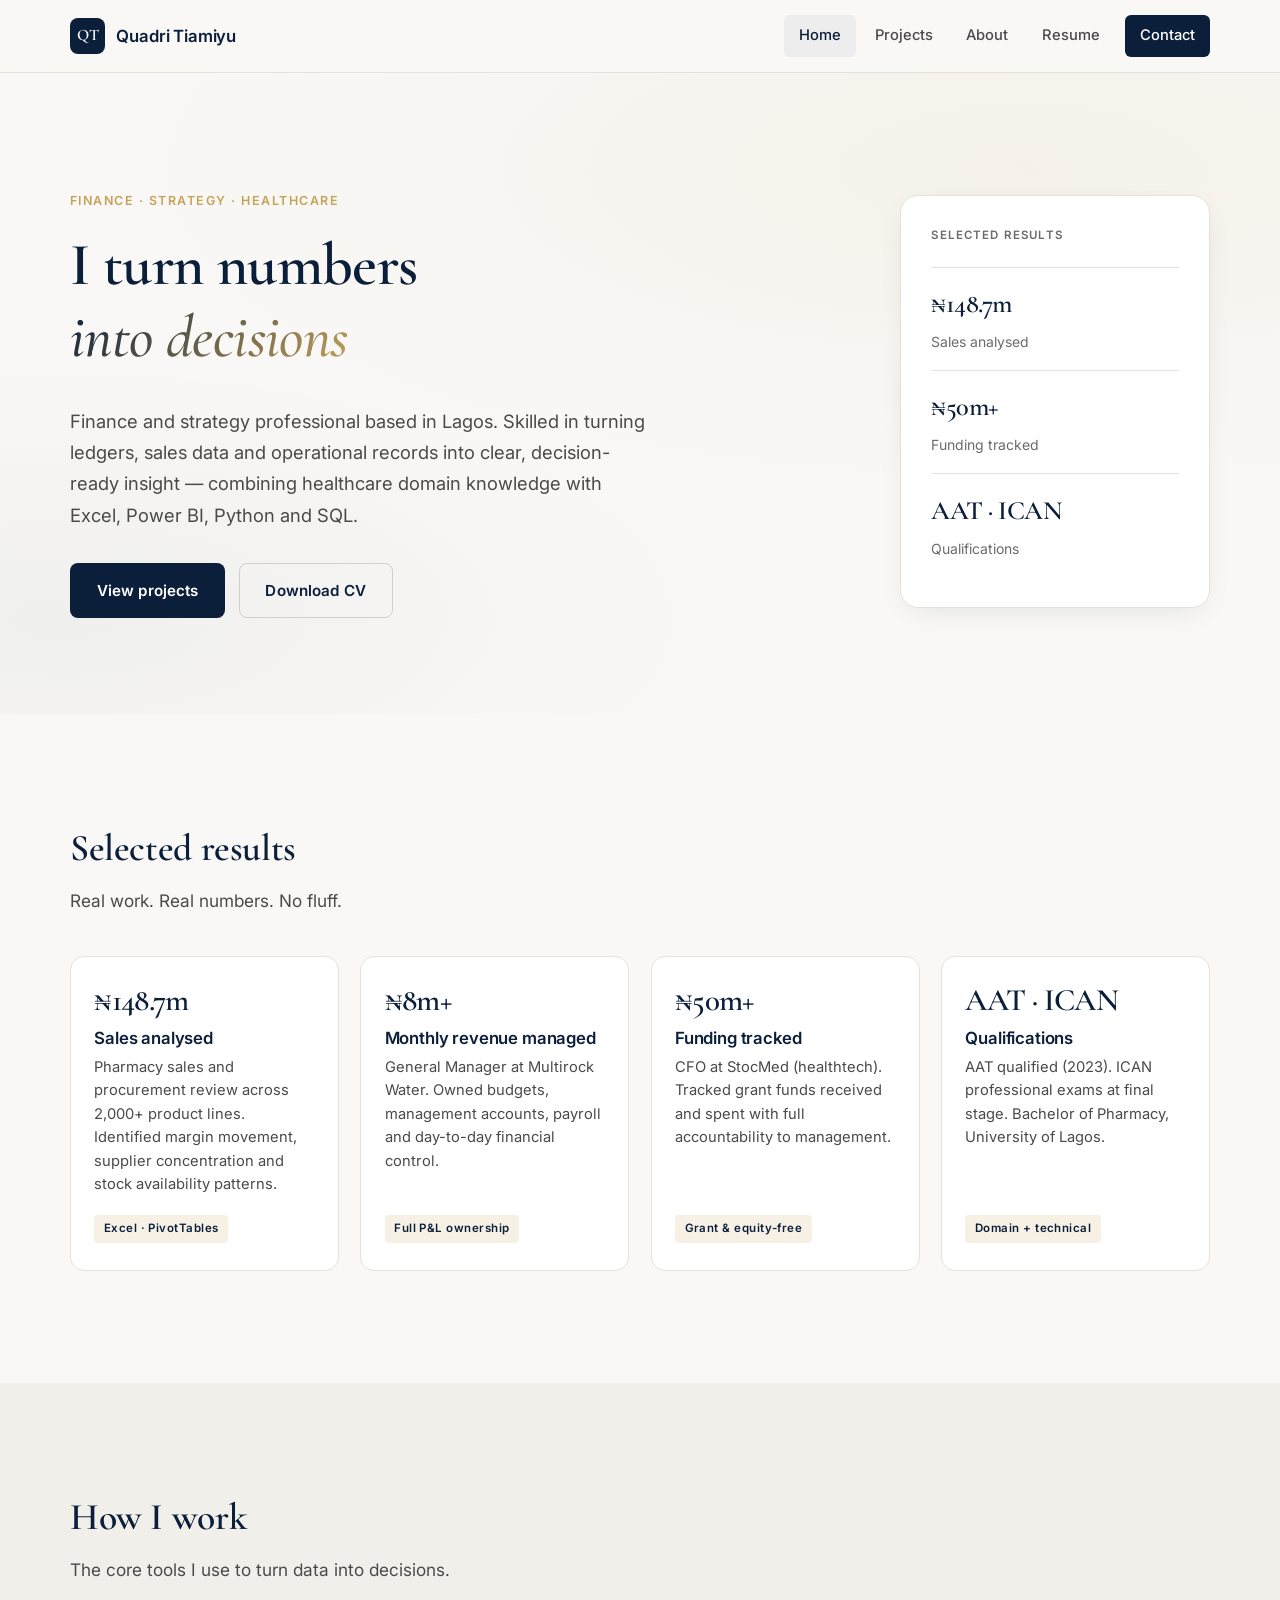
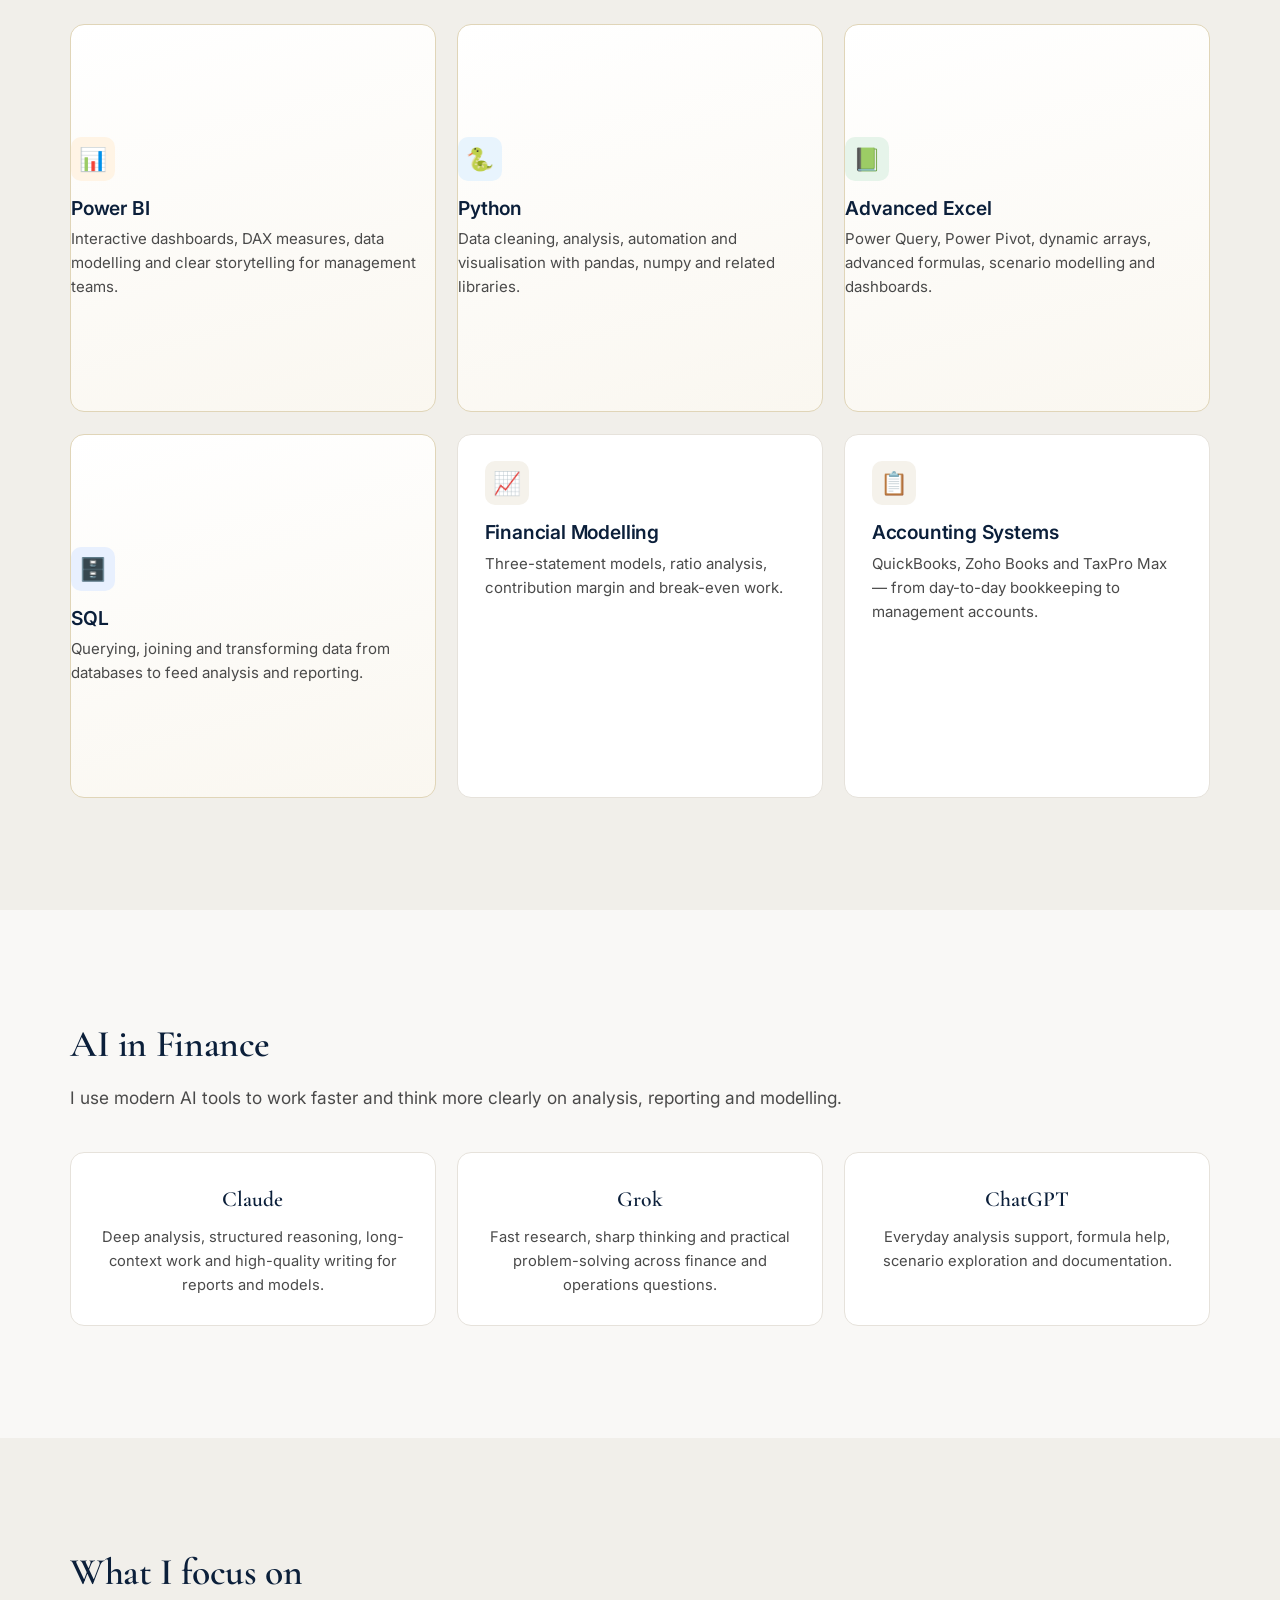
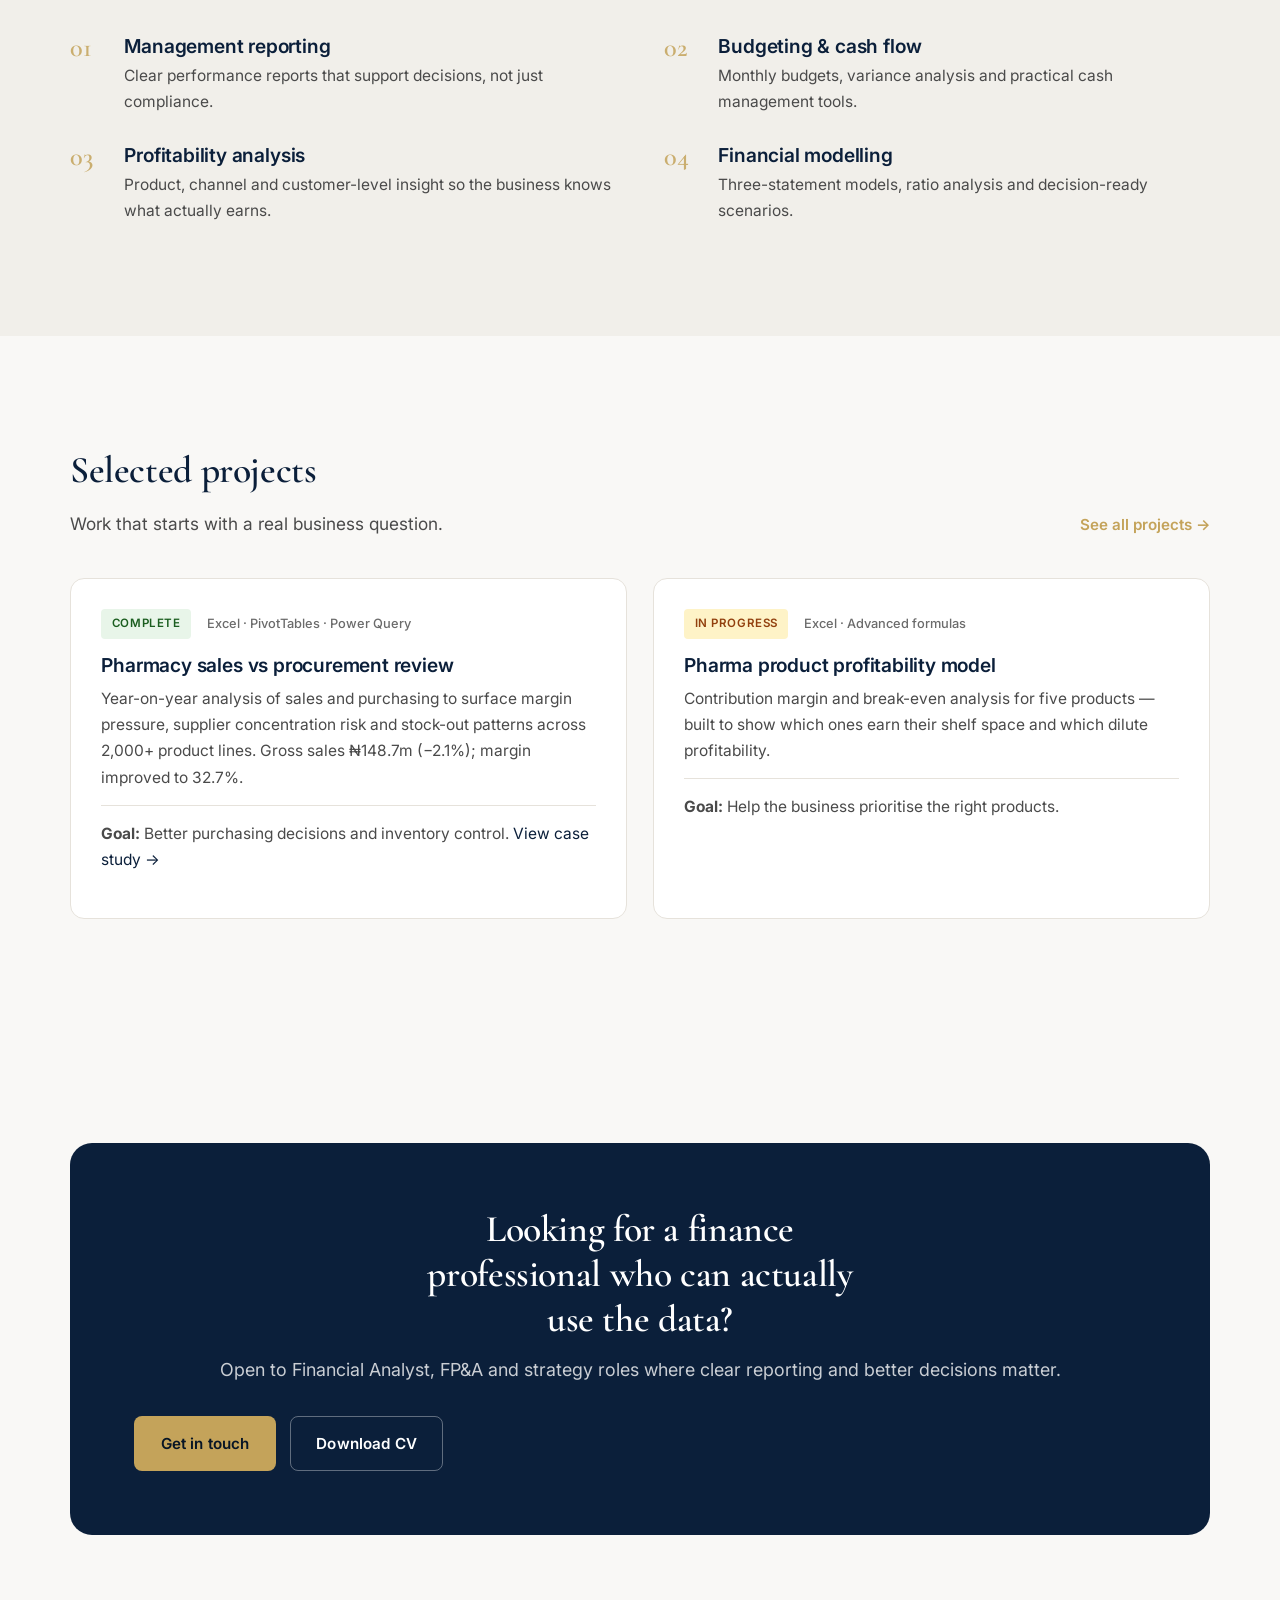
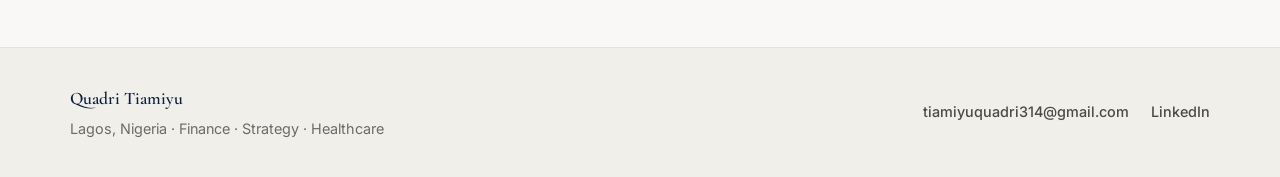
==== index.html @ 5e0dc0c6 "Add files via upload" ====
<!DOCTYPE html>
<html lang="en">
<head>
  <meta charset="utf-8">
  <meta name="viewport" content="width=device-width, initial-scale=1">
  <title>Quadri Tiamiyu | Finance · Strategy · Healthcare</title>
  <meta name="description" content="Quadri Tiamiyu — Finance, Strategy and Healthcare professional in Lagos. AAT qualified, ICAN final stage. Power BI, Python, Advanced Excel, SQL and AI tools.">
  <meta property="og:title" content="Quadri Tiamiyu | Finance · Strategy · Healthcare">
  <meta property="og:description" content="Finance, Strategy and Healthcare. Clear reporting. Better decisions.">
  <link rel="icon" href="data:image/svg+xml,%3Csvg xmlns='http://www.w3.org/2000/svg' viewBox='0 0 64 64'%3E%3Crect width='64' height='64' rx='12' fill='%230B1F3A'/%3E%3Ctext x='32' y='42' font-size='26' font-family='Georgia' font-weight='bold' fill='white' text-anchor='middle'%3EQT%3C/text%3E%3C/svg%3E">
  <link rel="stylesheet" href="assets/css/style.css">
</head>
<body>
  <a class="skip" href="#main">Skip to content</a>

  <header class="site-header">
    <div class="wrap">
      <a class="logo" href="index.html">
        <span class="logo-mark">QT</span>
        <span class="logo-text">Quadri Tiamiyu</span>
      </a>
      <nav aria-label="Main">
        <a href="index.html" aria-current="page">Home</a>
        <a href="projects.html">Projects</a>
        <a href="about.html">About</a>
        <a href="assets/files/Quadri_Tiamiyu_CV.pdf">Resume</a>
        <a href="contact.html" class="nav-cta">Contact</a>
      </nav>
      <button class="nav-toggle" aria-label="Open menu" aria-expanded="false">
        <span></span><span></span>
      </button>
    </div>
  </header>

  <main id="main">
    <section class="hero">
      <div class="wrap">
        <div class="hero-content">
          <p class="eyebrow">Finance · Strategy · Healthcare</p>
          <h1>
            I turn numbers<br>
            <em class="gradient-text">into decisions</em>
          </h1>
          <p class="lead">
            Finance and strategy professional based in Lagos. Skilled in turning ledgers, sales data and operational records 
            into clear, decision-ready insight — combining healthcare domain knowledge with Excel, Power BI, Python and SQL.
          </p>
          <div class="hero-actions">
            <a class="btn primary" href="projects.html">View projects</a>
            <a class="btn secondary" href="assets/files/Quadri_Tiamiyu_CV.pdf">Download CV</a>
          </div>
        </div>
        <div class="hero-visual" aria-hidden="true">
          <div class="hero-card">
            <div class="hero-card-label">Selected results</div>
            <div class="hero-stat">
              <span class="stat-value">₦148.7m</span>
              <span class="stat-label">Sales analysed</span>
            </div>
            <div class="hero-stat">
              <span class="stat-value">₦50m+</span>
              <span class="stat-label">Funding tracked</span>
            </div>
            <div class="hero-stat">
              <span class="stat-value">AAT · ICAN</span>
              <span class="stat-label">Qualifications</span>
            </div>
          </div>
        </div>
      </div>
    </section>

    <section class="proof">
      <div class="wrap">
        <div class="section-header">
          <h2>Selected results</h2>
          <p class="section-desc">Real work. Real numbers. No fluff.</p>
        </div>
        <div class="proof-grid">
          <article class="proof-card">
            <div class="proof-figure">₦148.7m</div>
            <h3>Sales analysed</h3>
            <p>Pharmacy sales and procurement review across 2,000+ product lines. Identified margin movement, supplier concentration and stock availability patterns.</p>
            <span class="proof-tag">Excel · PivotTables</span>
          </article>
          <article class="proof-card">
            <div class="proof-figure">₦8m+</div>
            <h3>Monthly revenue managed</h3>
            <p>General Manager at Multirock Water. Owned budgets, management accounts, payroll and day-to-day financial control.</p>
            <span class="proof-tag">Full P&amp;L ownership</span>
          </article>
          <article class="proof-card">
            <div class="proof-figure">₦50m+</div>
            <h3>Funding tracked</h3>
            <p>CFO at StocMed (healthtech). Tracked grant funds received and spent with full accountability to management.</p>
            <span class="proof-tag">Grant &amp; equity-free</span>
          </article>
          <article class="proof-card">
            <div class="proof-figure">AAT · ICAN</div>
            <h3>Qualifications</h3>
            <p>AAT qualified (2023). ICAN professional exams at final stage. Bachelor of Pharmacy, University of Lagos.</p>
            <span class="proof-tag">Domain + technical</span>
          </article>
        </div>
      </div>
    </section>

    <section class="toolkit">
      <div class="wrap">
        <div class="section-header">
          <h2>How I work</h2>
          <p class="section-desc">The core tools I use to turn data into decisions.</p>
        </div>
        <div class="toolkit-grid">
          <article class="tool-card featured">
            <div class="tool-icon" style="background:#FFF4E5;color:#C4A35A;">📊</div>
            <h3>Power BI</h3>
            <p>Interactive dashboards, DAX measures, data modelling and clear storytelling for management teams.</p>
          </article>
          <article class="tool-card featured">
            <div class="tool-icon" style="background:#E8F4FD;color:#3776AB;">🐍</div>
            <h3>Python</h3>
            <p>Data cleaning, analysis, automation and visualisation with pandas, numpy and related libraries.</p>
          </article>
          <article class="tool-card featured">
            <div class="tool-icon" style="background:#E6F4EA;color:#217346;">📗</div>
            <h3>Advanced Excel</h3>
            <p>Power Query, Power Pivot, dynamic arrays, advanced formulas, scenario modelling and dashboards.</p>
          </article>
          <article class="tool-card featured">
            <div class="tool-icon" style="background:#E8F0FE;color:#4285F4;">🗄️</div>
            <h3>SQL</h3>
            <p>Querying, joining and transforming data from databases to feed analysis and reporting.</p>
          </article>
          <article class="tool-card">
            <div class="tool-icon">📈</div>
            <h3>Financial Modelling</h3>
            <p>Three-statement models, ratio analysis, contribution margin and break-even work.</p>
          </article>
          <article class="tool-card">
            <div class="tool-icon">📋</div>
            <h3>Accounting Systems</h3>
            <p>QuickBooks, Zoho Books and TaxPro Max — from day-to-day bookkeeping to management accounts.</p>
          </article>
        </div>
      </div>
    </section>

    <section class="ai-section">
      <div class="wrap">
        <div class="section-header">
          <h2>AI in Finance</h2>
          <p class="section-desc">I use modern AI tools to work faster and think more clearly on analysis, reporting and modelling.</p>
        </div>
        <div class="ai-grid">
          <article class="ai-card">
            <div class="ai-name">Claude</div>
            <p>Deep analysis, structured reasoning, long-context work and high-quality writing for reports and models.</p>
          </article>
          <article class="ai-card">
            <div class="ai-name">Grok</div>
            <p>Fast research, sharp thinking and practical problem-solving across finance and operations questions.</p>
          </article>
          <article class="ai-card">
            <div class="ai-name">ChatGPT</div>
            <p>Everyday analysis support, formula help, scenario exploration and documentation.</p>
          </article>
        </div>
      </div>
    </section>

    <section class="focus">
      <div class="wrap">
        <div class="section-header">
          <h2>What I focus on</h2>
        </div>
        <div class="focus-grid">
          <div class="focus-item">
            <span class="focus-num">01</span>
            <div>
              <h3>Management reporting</h3>
              <p>Clear performance reports that support decisions, not just compliance.</p>
            </div>
          </div>
          <div class="focus-item">
            <span class="focus-num">02</span>
            <div>
              <h3>Budgeting &amp; cash flow</h3>
              <p>Monthly budgets, variance analysis and practical cash management tools.</p>
            </div>
          </div>
          <div class="focus-item">
            <span class="focus-num">03</span>
            <div>
              <h3>Profitability analysis</h3>
              <p>Product, channel and customer-level insight so the business knows what actually earns.</p>
            </div>
          </div>
          <div class="focus-item">
            <span class="focus-num">04</span>
            <div>
              <h3>Financial modelling</h3>
              <p>Three-statement models, ratio analysis and decision-ready scenarios.</p>
            </div>
          </div>
        </div>
      </div>
    </section>

    <section class="featured">
      <div class="wrap">
        <div class="section-header row">
          <div>
            <h2>Selected projects</h2>
            <p class="section-desc">Work that starts with a real business question.</p>
          </div>
          <a href="projects.html" class="text-link">See all projects →</a>
        </div>
        <div class="featured-grid">
          <article class="proj-card">
            <div class="proj-meta">
              <span class="tag done">Complete</span>
              <span class="tools">Excel · PivotTables · Power Query</span>
            </div>
            <h3>Pharmacy sales vs procurement review</h3>
            <p>
              Year-on-year analysis of sales and purchasing to surface margin pressure, 
              supplier concentration risk and stock-out patterns across 2,000+ product lines.
              Gross sales ₦148.7m (−2.1%); margin improved to 32.7%.
            </p>
            <p class="proj-goal"><strong>Goal:</strong> Better purchasing decisions and inventory control. <a href="assets/files/Pharmacy_Sales_Procurement_Case_Study.pdf" target="_blank" rel="noopener">View case study →</a></p>
          </article>
          <article class="proj-card">
            <div class="proj-meta">
              <span class="tag progress">In progress</span>
              <span class="tools">Excel · Advanced formulas</span>
            </div>
            <h3>Pharma product profitability model</h3>
            <p>
              Contribution margin and break-even analysis for five products — 
              built to show which ones earn their shelf space and which dilute profitability.
            </p>
            <p class="proj-goal"><strong>Goal:</strong> Help the business prioritise the right products.</p>
          </article>
        </div>
      </div>
    </section>

    <section class="cta">
      <div class="wrap">
        <div class="cta-content">
          <h2>Looking for a finance professional who can actually use the data?</h2>
          <p>Open to Financial Analyst, FP&amp;A and strategy roles where clear reporting and better decisions matter.</p>
          <div class="hero-actions">
            <a class="btn primary" href="contact.html">Get in touch</a>
            <a class="btn secondary" href="assets/files/Quadri_Tiamiyu_CV.pdf">Download CV</a>
          </div>
        </div>
      </div>
    </section>
  </main>

  <footer class="site-footer">
    <div class="wrap">
      <div class="footer-left">
        <p class="footer-name">Quadri Tiamiyu</p>
        <p class="footer-loc">Lagos, Nigeria · Finance · Strategy · Healthcare</p>
      </div>
      <div class="footer-right">
        <a href="mailto:tiamiyuquadri314@gmail.com">tiamiyuquadri314@gmail.com</a>
        <a href="https://linkedin.com/in/quadri-tiamiyu-34753117a" rel="noopener" target="_blank">LinkedIn</a>
      </div>
    </div>
  </footer>

  <script src="assets/js/main.js"></script>
</body>
</html>
---- assets/css/style.css ----
/* =========================================================
   Quadri Tiamiyu — Personal Brand Site
   Finance | Strategy | Healthcare
   Premium, calm, decisive
   ========================================================= */

@import url('https://fonts.googleapis.com/css2?family=Cormorant+Garamond:ital,wght@0,500;0,600;0,700;1,500&family=Inter:wght@400;500;600;700&display=swap');

:root {
  --navy: #0B1F3A;
  --navy-soft: #152a47;
  --navy-deep: #071525;
  --gold: #C4A35A;
  --gold-soft: #D4B87A;
  --gold-muted: #F7F1E5;
  --bg: #F9F8F6;
  --bg-card: #FFFFFF;
  --bg-alt: #F1EFEA;
  --text: #1A1A1A;
  --text-soft: #4A4A4A;
  --text-muted: #6B6B6B;
  --border: #E6E2DB;
  --border-strong: #D4CFC6;
  --shadow: 0 8px 30px -10px rgba(11, 31, 58, 0.12);
  --shadow-hover: 0 16px 48px -12px rgba(11, 31, 58, 0.18);
  --radius: 14px;
  --radius-sm: 8px;

  --font-serif: "Cormorant Garamond", "Times New Roman", Times, serif;
  --font-sans: "Inter", system-ui, -apple-system, sans-serif;

  --wrap: min(1140px, calc(100% - 3rem));
  --section-y: clamp(4.5rem, 9vw, 7rem);
}

*, *::before, *::after { box-sizing: border-box; }
html { scroll-behavior: smooth; }
body {
  margin: 0;
  font-family: var(--font-sans);
  font-size: 1.05rem;
  line-height: 1.7;
  color: var(--text);
  background: var(--bg);
  -webkit-font-smoothing: antialiased;
}
img { max-width: 100%; display: block; }
a { color: var(--navy); text-decoration: none; transition: color 0.25s ease; }
a:hover { color: var(--gold); }
h1, h2, h3 {
  font-family: var(--font-serif);
  font-weight: 600;
  line-height: 1.2;
  color: var(--navy);
  margin: 0 0 0.55em;
  letter-spacing: -0.01em;
}
h1 { font-size: clamp(2.6rem, 5.8vw, 3.75rem); font-weight: 600; }
h2 { font-size: clamp(1.85rem, 3.4vw, 2.35rem); }
h3 { font-size: 1.2rem; font-family: var(--font-sans); font-weight: 600; }
p { margin: 0 0 1em; }
p:last-child { margin-bottom: 0; }
ul { margin: 0; padding: 0; list-style: none; }

.skip {
  position: absolute;
  left: -9999px;
  top: 0;
  background: var(--navy);
  color: white;
  padding: 0.75rem 1.25rem;
  z-index: 100;
}
.skip:focus { left: 1rem; top: 1rem; }

.wrap {
  width: var(--wrap);
  margin-inline: auto;
}

/* Header */
.site-header {
  position: sticky;
  top: 0;
  z-index: 50;
  background: rgba(249, 248, 246, 0.9);
  backdrop-filter: blur(16px);
  border-bottom: 1px solid var(--border);
  transition: background 0.3s ease;
}
.site-header .wrap {
  display: flex;
  align-items: center;
  justify-content: space-between;
  height: 4.5rem;
}
.logo {
  display: flex;
  align-items: center;
  gap: 0.7rem;
  color: var(--navy);
  font-weight: 600;
  font-size: 1.05rem;
}
.logo:hover { color: var(--navy); }
.logo-mark {
  display: grid;
  place-items: center;
  width: 2.2rem;
  height: 2.2rem;
  background: var(--navy);
  color: white;
  font-family: var(--font-serif);
  font-size: 1rem;
  font-weight: 600;
  border-radius: 8px;
}
.logo-text { letter-spacing: -0.01em; }

nav {
  display: flex;
  align-items: center;
  gap: 0.2rem;
}
nav a {
  padding: 0.5rem 0.95rem;
  font-size: 0.92rem;
  font-weight: 500;
  color: var(--text-soft);
  border-radius: 6px;
  transition: color 0.25s, background 0.25s;
}
nav a:hover,
nav a[aria-current="page"] {
  color: var(--navy);
  background: rgba(11, 31, 58, 0.05);
}
nav a.nav-cta {
  margin-left: 0.4rem;
  background: var(--navy);
  color: white;
}
nav a.nav-cta:hover {
  background: var(--navy-soft);
  color: white;
}

.nav-toggle {
  display: none;
  background: none;
  border: none;
  width: 2.5rem;
  height: 2.5rem;
  padding: 0.5rem;
  cursor: pointer;
}
.nav-toggle span {
  display: block;
  height: 2px;
  background: var(--navy);
  margin: 5px 0;
  transition: 0.25s;
}

/* Buttons */
.btn {
  display: inline-flex;
  align-items: center;
  justify-content: center;
  padding: 0.85rem 1.6rem;
  font-size: 0.95rem;
  font-weight: 600;
  border-radius: 8px;
  border: 1.5px solid transparent;
  transition: all 0.28s ease;
  cursor: pointer;
  font-family: var(--font-sans);
  letter-spacing: 0.01em;
}
.btn.primary {
  background: var(--navy);
  color: white;
}
.btn.primary:hover {
  background: var(--navy-soft);
  color: white;
  transform: translateY(-3px) scale(1.02);
  box-shadow: 0 12px 32px -8px rgba(11, 31, 58, 0.35);
}
.btn.secondary {
  background: transparent;
  color: var(--navy);
  border-color: var(--border-strong);
}
.btn.secondary:hover {
  border-color: var(--navy);
  background: rgba(11, 31, 58, 0.03);
  color: var(--navy);
  transform: translateY(-1px);
}

/* Hero */
.hero {
  padding: clamp(4rem, 10vw, 7rem) 0 clamp(4.5rem, 9vw, 6rem);
  background:
    radial-gradient(ellipse 70% 50% at 80% 15%, rgba(196, 163, 90, 0.08), transparent),
    radial-gradient(ellipse 50% 40% at 5% 85%, rgba(11, 31, 58, 0.04), transparent),
    var(--bg);
}
.hero .wrap {
  display: grid;
  grid-template-columns: 1.2fr 0.8fr;
  gap: 4rem;
  align-items: center;
}
.eyebrow {
  display: inline-block;
  font-size: 0.78rem;
  font-weight: 600;
  letter-spacing: 0.12em;
  text-transform: uppercase;
  color: var(--gold);
  margin-bottom: 1.1rem;
}
.hero h1 em {
  font-style: italic;
  color: var(--gold);
  font-weight: 500;
}
.lead {
  font-size: 1.15rem;
  color: var(--text-soft);
  max-width: 36rem;
  margin-bottom: 2rem;
  line-height: 1.7;
}
.hero-actions {
  display: flex;
  flex-wrap: wrap;
  gap: 0.85rem;
}

.hero-visual {
  display: flex;
  justify-content: flex-end;
}
.hero-card {
  background: var(--bg-card);
  border: 1px solid var(--border);
  border-radius: 18px;
  padding: 1.9rem;
  box-shadow: var(--shadow);
  width: 100%;
  max-width: 310px;
  transition: transform 0.4s ease, box-shadow 0.4s ease;
}
.hero-card:hover {
  transform: translateY(-4px);
  box-shadow: var(--shadow-hover);
}
.hero-card-label {
  font-size: 0.72rem;
  font-weight: 600;
  letter-spacing: 0.1em;
  text-transform: uppercase;
  color: var(--text-muted);
  margin-bottom: 1.3rem;
}
.hero-stat {
  padding: 0.9rem 0;
  border-top: 1px solid var(--border);
}
.hero-stat:first-of-type { border-top: none; padding-top: 0; }
.stat-value {
  display: block;
  font-family: var(--font-serif);
  font-size: 1.65rem;
  color: var(--navy);
  letter-spacing: -0.02em;
  font-weight: 600;
}
.stat-label {
  font-size: 0.875rem;
  color: var(--text-muted);
}

/* Sections common */
.section-header {
  margin-bottom: 2.5rem;
}
.section-header.row {
  display: flex;
  justify-content: space-between;
  align-items: flex-end;
  gap: 1.5rem;
  flex-wrap: wrap;
}
.section-desc {
  color: var(--text-soft);
  margin-top: -0.35rem;
  font-size: 1.08rem;
}
.text-link {
  font-weight: 600;
  font-size: 0.95rem;
  color: var(--gold);
  white-space: nowrap;
  transition: color 0.25s;
}
.text-link:hover { color: var(--navy); }

/* Proof */
.proof {
  padding: var(--section-y) 0;
}
.proof-grid {
  display: grid;
  grid-template-columns: repeat(4, 1fr);
  gap: 1.35rem;
}
.proof-card {
  background: var(--bg-card);
  border: 1px solid var(--border);
  border-radius: var(--radius);
  padding: 1.65rem 1.45rem;
  transition: transform 0.35s ease, box-shadow 0.35s ease, border-color 0.35s;
  display: flex;
  flex-direction: column;
  height: 100%;
}
.proof-card:hover {
  transform: translateY(-6px) scale(1.01);
  box-shadow: var(--shadow-hover);
  border-color: rgba(196, 163, 90, 0.35);
}
.proof-figure {
  font-family: var(--font-serif);
  font-size: 1.95rem;
  color: var(--navy);
  letter-spacing: -0.02em;
  margin-bottom: 0.55rem;
  line-height: 1.15;
  font-weight: 600;
}
.proof-card h3 {
  margin-bottom: 0.5rem;
  font-size: 1.05rem;
}
.proof-card p {
  font-size: 0.92rem;
  color: var(--text-soft);
  margin-bottom: 1.1rem;
  flex: 1;
  line-height: 1.6;
}
.proof-tag {
  display: inline-block;
  font-size: 0.72rem;
  font-weight: 600;
  letter-spacing: 0.04em;
  color: var(--navy);
  background: var(--gold-muted);
  padding: 0.28rem 0.6rem;
  border-radius: 4px;
  margin-top: auto;
  align-self: flex-start;
}

/* Toolkit */
.toolkit {
  padding: var(--section-y) 0;
  background: var(--bg-alt);
}
.toolkit-grid {
  display: grid;
  grid-template-columns: repeat(3, 1fr);
  gap: 1.35rem;
}
.tool-card {
  background: var(--bg-card);
  border: 1px solid var(--border);
  border-radius: var(--radius);
  padding: 1.65rem;
  transition: transform 0.35s, box-shadow 0.35s;
  display: flex;
  flex-direction: column;
  height: 100%;
}
.tool-card:hover {
  transform: translateY(-6px) scale(1.01);
  box-shadow: var(--shadow-hover);
  border-color: rgba(196, 163, 90, 0.3);
}
.tool-card.featured {
  border-color: #e0d5b8;
  background: linear-gradient(165deg, #ffffff 0%, #faf7f0 100%);
}
.tool-icon {
  width: 44px;
  height: 44px;
  display: grid;
  place-items: center;
  font-size: 1.4rem;
  margin-bottom: 1rem;
  border-radius: 10px;
  background: #f5f2eb;
  flex-shrink: 0;
}
.tool-card h3 { margin-bottom: 0.45rem; }
.tool-card p {
  font-size: 0.94rem;
  color: var(--text-soft);
  flex: 1;
  line-height: 1.6;
}

/* AI Section */
.ai-section {
  padding: var(--section-y) 0;
}
.ai-grid {
  display: grid;
  grid-template-columns: repeat(3, 1fr);
  gap: 1.35rem;
}
.ai-card {
  background: var(--bg-card);
  border: 1px solid var(--border);
  border-radius: var(--radius);
  padding: 1.75rem;
  text-align: center;
  transition: transform 0.35s, box-shadow 0.35s;
  display: flex;
  flex-direction: column;
  height: 100%;
}
.ai-card:hover {
  transform: translateY(-6px) scale(1.01);
  box-shadow: var(--shadow-hover);
  border-color: rgba(196, 163, 90, 0.3);
}
.ai-card .ai-name {
  font-family: var(--font-serif);
  font-size: 1.35rem;
  color: var(--navy);
  margin-bottom: 0.55rem;
  font-weight: 600;
}
.ai-card p {
  font-size: 0.92rem;
  color: var(--text-soft);
  flex: 1;
  line-height: 1.6;
}

/* Focus */
.focus {
  padding: var(--section-y) 0;
  background: var(--bg-alt);
}
.focus-grid {
  display: grid;
  grid-template-columns: repeat(2, 1fr);
  gap: 1.75rem 3rem;
}
.focus-item {
  display: flex;
  gap: 1.2rem;
  align-items: flex-start;
}
.focus-num {
  font-family: var(--font-serif);
  font-size: 1.65rem;
  color: var(--gold);
  opacity: 0.85;
  line-height: 1;
  min-width: 2.2rem;
  font-weight: 600;
}
.focus-item h3 { margin-bottom: 0.3rem; }
.focus-item p {
  font-size: 0.97rem;
  color: var(--text-soft);
}

/* Featured projects */
.featured {
  padding: var(--section-y) 0;
}
.featured-grid {
  display: grid;
  grid-template-columns: repeat(2, 1fr);
  gap: 1.6rem;
}
.proj-card {
  background: var(--bg-card);
  border: 1px solid var(--border);
  border-radius: var(--radius);
  padding: 1.9rem;
  transition: transform 0.35s, box-shadow 0.35s;
}
.proj-card:hover {
  transform: translateY(-6px) scale(1.01);
  box-shadow: var(--shadow-hover);
  border-color: rgba(196, 163, 90, 0.3);
}
.proj-meta {
  display: flex;
  flex-wrap: wrap;
  align-items: center;
  gap: 0.65rem 1rem;
  margin-bottom: 0.95rem;
}
.tag {
  font-size: 0.72rem;
  font-weight: 600;
  letter-spacing: 0.05em;
  text-transform: uppercase;
  padding: 0.3rem 0.65rem;
  border-radius: 4px;
}
.tag.progress {
  background: #FEF3C7;
  color: #92400E;
}
.tag.done {
  background: #E8F5E9;
  color: #1B5E20;
}
.tools {
  font-size: 0.8rem;
  color: var(--text-muted);
  font-weight: 500;
}
.proj-card h3 { margin-bottom: 0.55rem; }
.proj-card > p {
  font-size: 0.97rem;
  color: var(--text-soft);
  margin-bottom: 0.85rem;
}
.proj-goal {
  font-size: 0.92rem;
  color: var(--text);
  border-top: 1px solid var(--border);
  padding-top: 0.95rem;
  margin-top: 0.5rem;
}

/* CTA */
.cta {
  padding: var(--section-y) 0;
}
.cta-content {
  background: var(--navy);
  color: white;
  border-radius: 22px;
  padding: clamp(2.75rem, 6.5vw, 4rem);
  text-align: center;
}
.cta-content h2 {
  color: white;
  max-width: 26ch;
  margin-inline: auto;
  margin-bottom: 0.85rem;
}
.cta-content p {
  color: rgba(255,255,255,0.78);
  margin-bottom: 1.9rem;
  font-size: 1.12rem;
}
.cta .btn.primary {
  background: var(--gold);
  color: var(--navy-deep);
}
.cta .btn.primary:hover {
  background: var(--gold-soft);
  color: var(--navy-deep);
}
.cta .btn.secondary {
  border-color: rgba(255,255,255,0.35);
  color: white;
}
.cta .btn.secondary:hover {
  border-color: white;
  background: rgba(255,255,255,0.08);
  color: white;
}

/* Page intro */
.page-intro {
  padding: clamp(3.25rem, 7.5vw, 5rem) 0 2.75rem;
}
.page-intro .lead {
  max-width: 42rem;
}

/* Filters */
.filters {
  display: flex;
  flex-wrap: wrap;
  gap: 0.55rem;
  margin-top: 1.9rem;
}
.filters button {
  padding: 0.55rem 1.2rem;
  font-size: 0.875rem;
  font-weight: 600;
  font-family: inherit;
  border: 1.5px solid var(--border-strong);
  background: transparent;
  color: var(--text-soft);
  border-radius: 999px;
  cursor: pointer;
  transition: all 0.25s;
}
.filters button:hover {
  border-color: var(--navy);
  color: var(--navy);
}
.filters button[aria-pressed="true"] {
  background: var(--navy);
  border-color: var(--navy);
  color: white;
}

/* Project list */
.project-list-section {
  padding-bottom: var(--section-y);
}
.project-list {
  display: flex;
  flex-direction: column;
  gap: 1.6rem;
}
.proj {
  background: var(--bg-card);
  border: 1px solid var(--border);
  border-radius: var(--radius);
  padding: 2rem 1.9rem;
  transition: box-shadow 0.35s, border-color 0.35s, transform 0.35s;
}
.proj:hover {
  box-shadow: var(--shadow);
  border-color: #d4cfc6;
  transform: translateY(-2px);
}
.proj-top {
  display: flex;
  flex-wrap: wrap;
  align-items: center;
  gap: 0.65rem 1rem;
  margin-bottom: 0.85rem;
}
.proj h2 {
  font-size: 1.45rem;
  margin-bottom: 0.65rem;
}
.proj-desc {
  color: var(--text-soft);
  margin-bottom: 1.1rem;
}
.proj-details {
  background: #F8F6F2;
  border-radius: var(--radius-sm);
  padding: 1.2rem 1.35rem;
  margin-bottom: 0.95rem;
  font-size: 0.94rem;
}
.proj-details p {
  margin-bottom: 0.55rem;
}
.proj-details p:last-child { margin-bottom: 0; }
.note {
  font-size: 0.88rem;
  color: var(--text-muted);
}
.note a {
  color: var(--gold);
  font-weight: 600;
}
.note a:hover { color: var(--navy); }

/* About */
.about-content {
  padding-bottom: var(--section-y);
}
.about-grid {
  display: grid;
  grid-template-columns: repeat(2, 1fr);
  gap: 2.25rem 2.75rem;
  margin-bottom: 2.75rem;
}
.about-block.full {
  grid-column: 1 / -1;
}
.about-block h2 {
  font-size: 1.4rem;
  margin-bottom: 0.85rem;
}
.about-block p {
  color: var(--text-soft);
}
.clean-list li {
  position: relative;
  padding-left: 1.2rem;
  margin-bottom: 0.5rem;
  color: var(--text-soft);
}
.clean-list li::before {
  content: "";
  position: absolute;
  left: 0;
  top: 0.6em;
  width: 6px;
  height: 6px;
  background: var(--gold);
  border-radius: 50%;
}
.about-actions {
  display: flex;
  flex-wrap: wrap;
  gap: 0.85rem;
}

/* Contact */
.contact-section {
  padding-bottom: var(--section-y);
}
.contact-grid {
  display: grid;
  grid-template-columns: repeat(auto-fit, minmax(230px, 1fr));
  gap: 1.35rem;
  margin-bottom: 2.75rem;
}
.contact-card {
  background: var(--bg-card);
  border: 1px solid var(--border);
  border-radius: var(--radius);
  padding: 1.9rem;
  transition: transform 0.3s, box-shadow 0.3s;
}
.contact-card:hover {
  transform: translateY(-3px);
  box-shadow: var(--shadow);
}
.contact-card h2 {
  font-size: 0.78rem;
  font-family: var(--font-sans);
  font-weight: 600;
  letter-spacing: 0.08em;
  text-transform: uppercase;
  color: var(--text-muted);
  margin-bottom: 0.65rem;
}
.contact-link {
  font-weight: 600;
  color: var(--navy);
  word-break: break-all;
}
.contact-link:hover { color: var(--gold); }
.contact-actions {
  display: flex;
  flex-wrap: wrap;
  gap: 0.85rem;
}

/* Footer */
.site-footer {
  border-top: 1px solid var(--border);
  padding: 2.25rem 0;
  background: var(--bg-alt);
}
.site-footer .wrap {
  display: flex;
  justify-content: space-between;
  align-items: center;
  flex-wrap: wrap;
  gap: 1rem;
}
.footer-name {
  font-weight: 600;
  color: var(--navy);
  margin-bottom: 0.15rem;
  font-family: var(--font-serif);
  font-size: 1.1rem;
}
.footer-loc {
  font-size: 0.9rem;
  color: var(--text-muted);
  margin: 0;
}
.footer-right {
  display: flex;
  gap: 1.35rem;
  font-size: 0.9rem;
}
.footer-right a {
  color: var(--text-soft);
  font-weight: 500;
}
.footer-right a:hover { color: var(--navy); }

/* Entrance animation helpers */
.fade-up {
  opacity: 0;
  transform: translateY(22px);
  transition: opacity 0.7s ease, transform 0.7s ease;
}
.fade-up.visible {
  opacity: 1;
  transform: translateY(0);
}

/* Responsive */
@media (max-width: 960px) {
  .hero .wrap {
    grid-template-columns: 1fr;
    gap: 2.75rem;
  }
  .hero-visual { justify-content: flex-start; }
  .proof-grid { grid-template-columns: repeat(2, 1fr); }
  .toolkit-grid,
  .ai-grid { grid-template-columns: repeat(2, 1fr); }
}

@media (max-width: 720px) {
  nav { display: none; }
  .nav-toggle { display: block; }
  .proof-grid,
  .featured-grid,
  .focus-grid,
  .about-grid,
  .toolkit-grid,
  .ai-grid {
    grid-template-columns: 1fr;
  }
  .section-header.row {
    flex-direction: column;
    align-items: flex-start;
  }
}

@media (max-width: 480px) {
  :root { --wrap: calc(100% - 1.85rem); }
  .hero-actions, .about-actions, .contact-actions {
    flex-direction: column;
  }
  .btn { width: 100%; }
}


/* Gradient text accent */
.gradient-text {
  background: linear-gradient(135deg, var(--navy) 0%, var(--gold) 100%);
  -webkit-background-clip: text;
  -webkit-text-fill-color: transparent;
  background-clip: text;
}

/* Soft ambient glow behind hero card */
.hero-visual {
  position: relative;
}
.hero-visual::before {
  content: "";
  position: absolute;
  width: 220px;
  height: 220px;
  background: radial-gradient(circle, rgba(196,163,90,0.18) 0%, transparent 70%);
  top: 50%;
  left: 50%;
  transform: translate(-50%, -50%);
  pointer-events: none;
  z-index: 0;
}
.hero-card {
  position: relative;
  z-index: 1;
}

/* Smoother transitions globally for interactive elements */
.proof-card,
.tool-card,
.ai-card,
.proj-card,
.contact-card,
.btn {
  transition: transform 0.35s cubic-bezier(0.22, 1, 0.36, 1),
              box-shadow 0.35s cubic-bezier(0.22, 1, 0.36, 1),
              border-color 0.35s ease,
              background 0.3s ease;
}
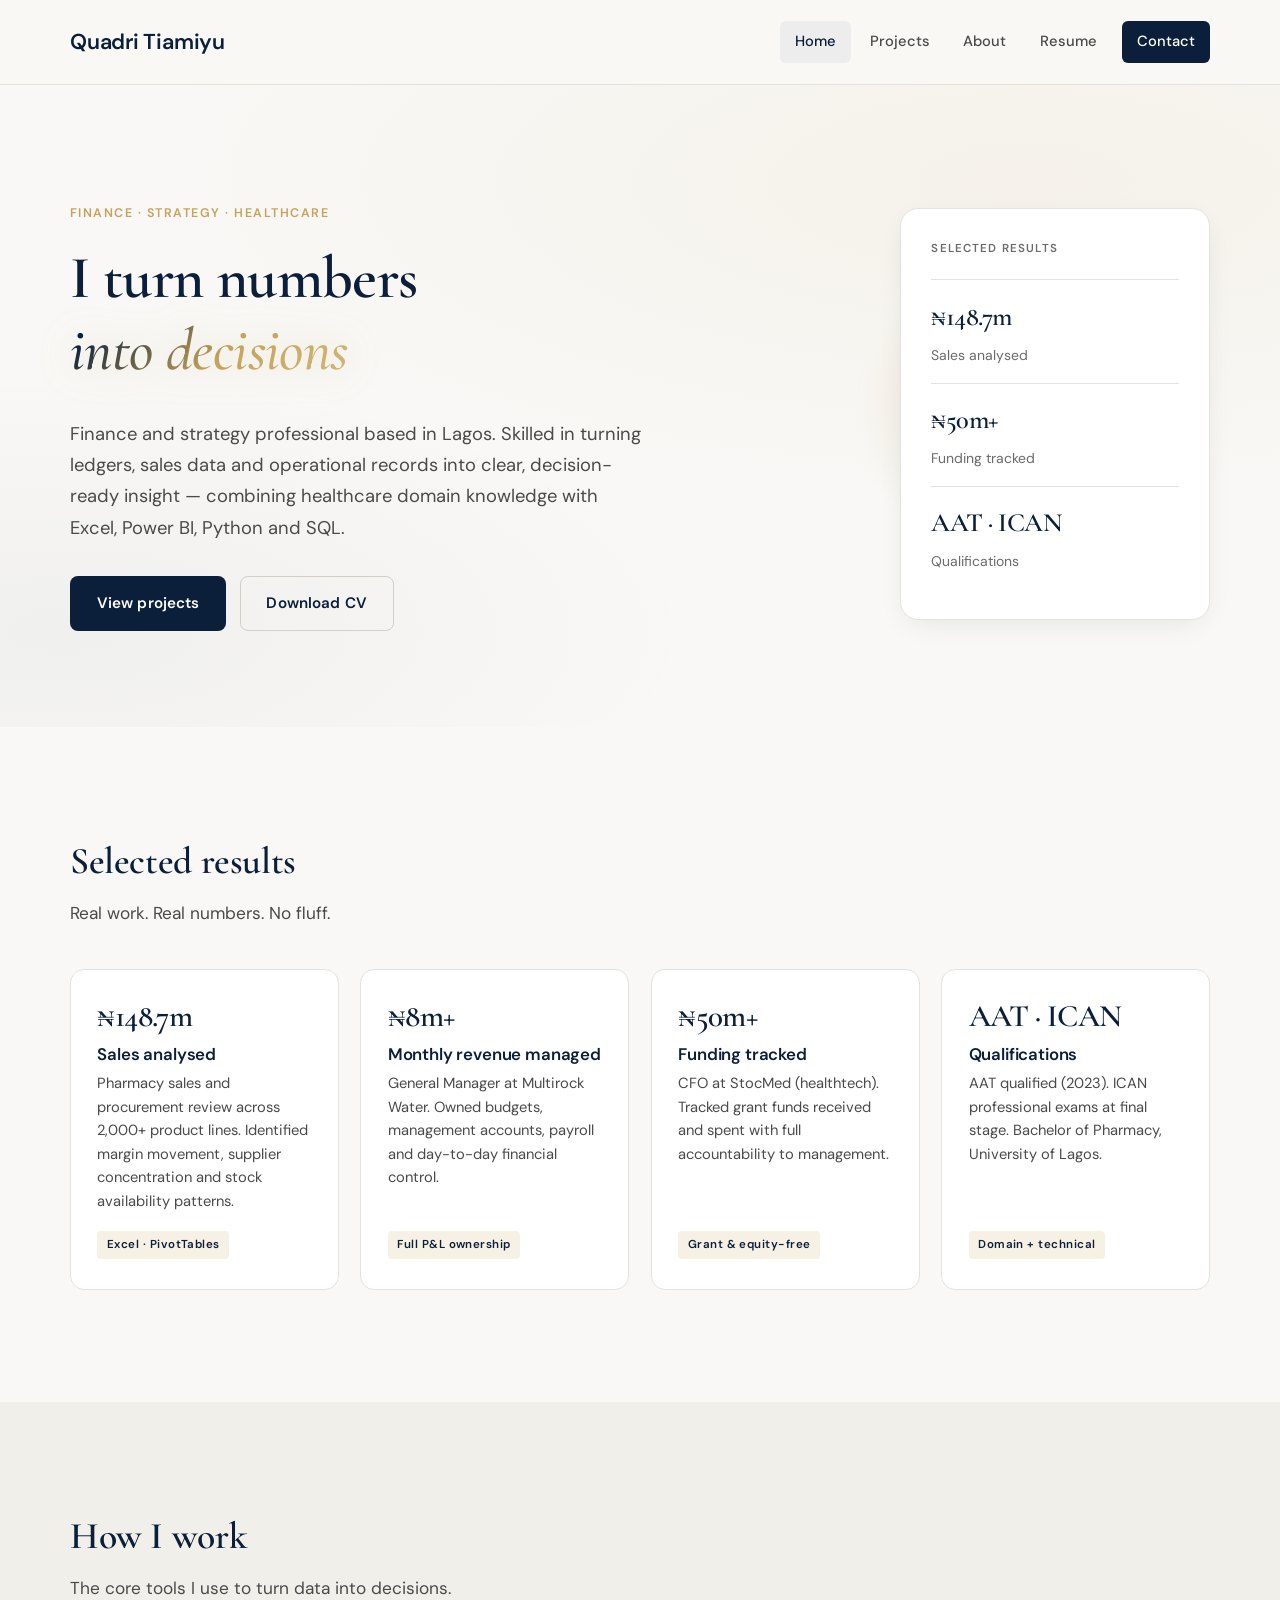
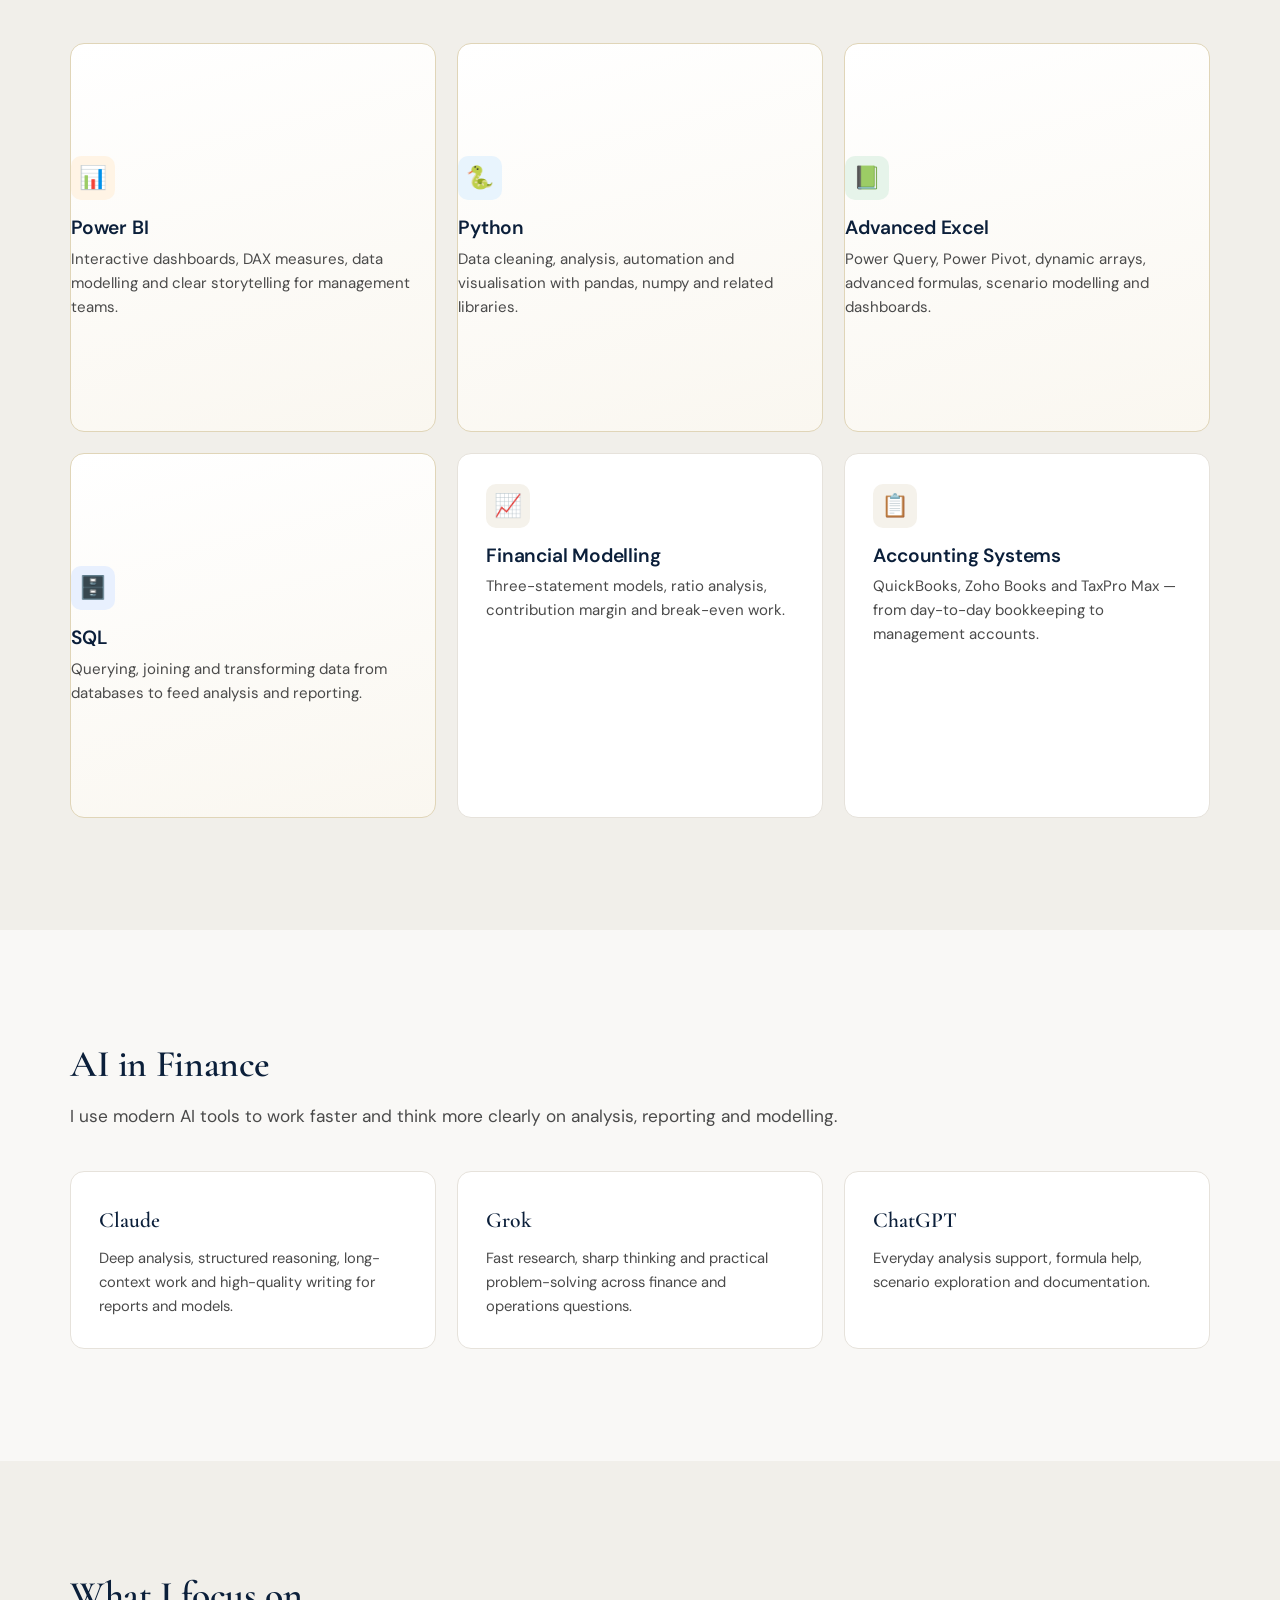
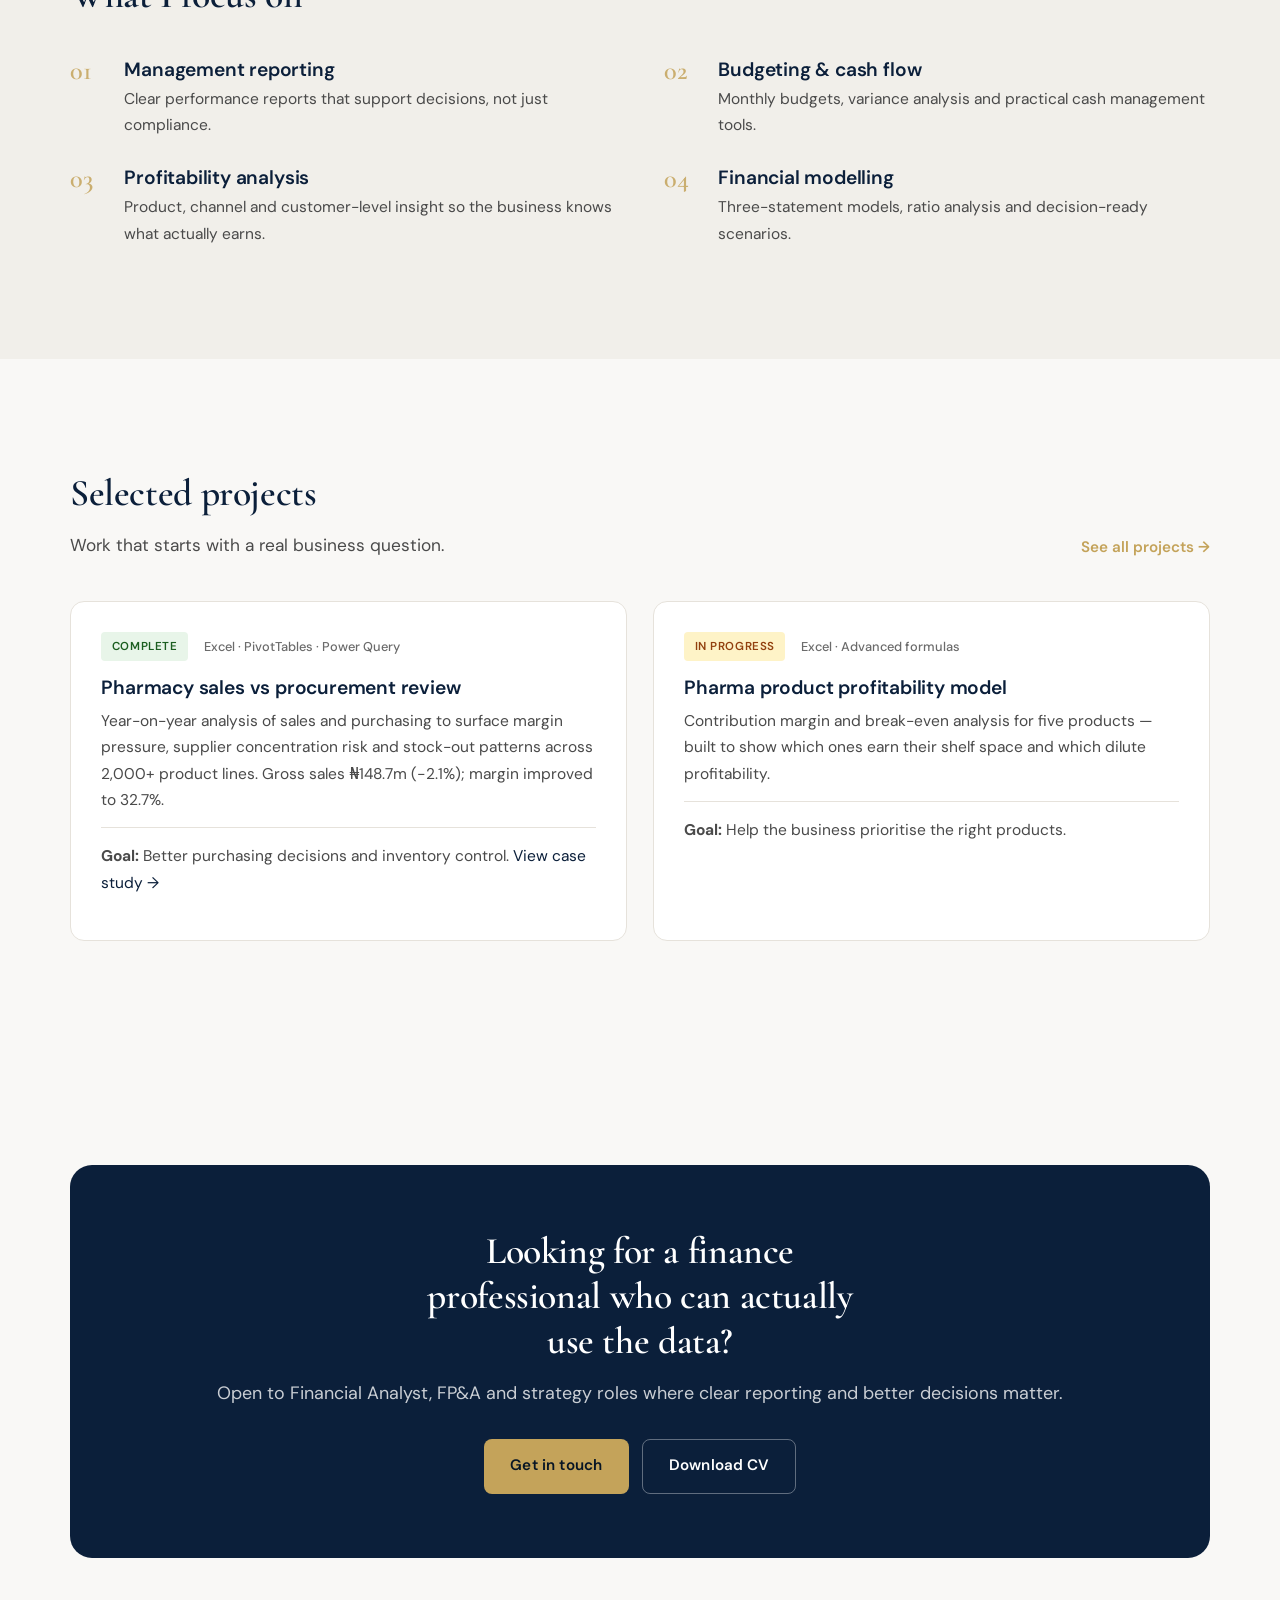
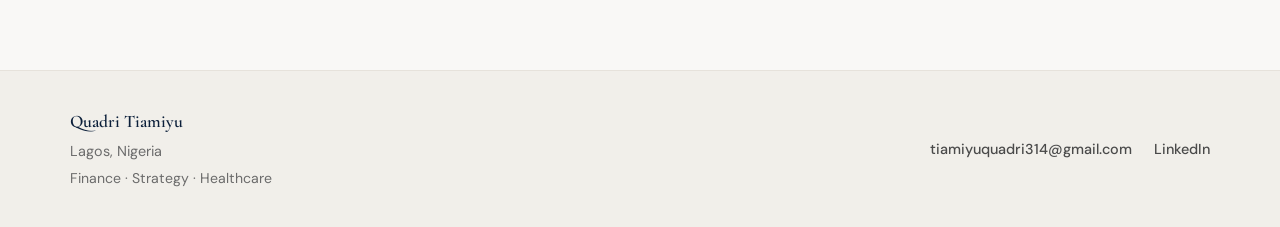
==== commit 5c0af9fd: "Add files via upload" ====
--- a/index.html
+++ b/index.html
@@ -16,7 +16,6 @@
   <header class="site-header">
     <div class="wrap">
       <a class="logo" href="index.html">
-        <span class="logo-mark">QT</span>
         <span class="logo-text">Quadri Tiamiyu</span>
       </a>
       <nav aria-label="Main">
@@ -264,7 +263,7 @@
     <div class="wrap">
       <div class="footer-left">
         <p class="footer-name">Quadri Tiamiyu</p>
-        <p class="footer-loc">Lagos, Nigeria · Finance · Strategy · Healthcare</p>
+        <p class="footer-loc">Lagos, Nigeria<br><span>Finance · Strategy · Healthcare</span></p>
       </div>
       <div class="footer-right">
         <a href="mailto:tiamiyuquadri314@gmail.com">tiamiyuquadri314@gmail.com</a>
--- a/assets/css/style.css
+++ b/assets/css/style.css
@@ -4,7 +4,7 @@
    Premium, calm, decisive
    ========================================================= */
 
-@import url('https://fonts.googleapis.com/css2?family=Cormorant+Garamond:ital,wght@0,500;0,600;0,700;1,500&family=Inter:wght@400;500;600;700&display=swap');
+@import url('https://fonts.googleapis.com/css2?family=Cormorant+Garamond:ital,wght@0,500;0,600;0,700;1,500&family=DM+Sans:ital,opsz,wght@0,9..40,400;0,9..40,500;0,9..40,600;0,9..40,700;1,9..40,400&display=swap');
 
 :root {
   --navy: #0B1F3A;
@@ -27,7 +27,7 @@
   --radius-sm: 8px;
 
   --font-serif: "Cormorant Garamond", "Times New Roman", Times, serif;
-  --font-sans: "Inter", system-ui, -apple-system, sans-serif;
+  --font-sans: "DM Sans", system-ui, -apple-system, sans-serif;
 
   --wrap: min(1140px, calc(100% - 3rem));
   --section-y: clamp(4.5rem, 9vw, 7rem);
@@ -92,7 +92,7 @@
   display: flex;
   align-items: center;
   justify-content: space-between;
-  height: 4.5rem;
+  height: 5.25rem;
 }
 .logo {
   display: flex;
@@ -100,20 +100,12 @@
   gap: 0.7rem;
   color: var(--navy);
   font-weight: 600;
-  font-size: 1.05rem;
+  font-size: 1.35rem;
+  letter-spacing: -0.02em;
 }
 .logo:hover { color: var(--navy); }
 .logo-mark {
-  display: grid;
-  place-items: center;
-  width: 2.2rem;
-  height: 2.2rem;
-  background: var(--navy);
-  color: white;
-  font-family: var(--font-serif);
-  font-size: 1rem;
-  font-weight: 600;
-  border-radius: 8px;
+  display: none;
 }
 .logo-text { letter-spacing: -0.01em; }
 
@@ -322,7 +314,7 @@
   background: var(--bg-card);
   border: 1px solid var(--border);
   border-radius: var(--radius);
-  padding: 1.65rem 1.45rem;
+  padding: 1.85rem 1.65rem;
   transition: transform 0.35s ease, box-shadow 0.35s ease, border-color 0.35s;
   display: flex;
   flex-direction: column;
@@ -380,7 +372,7 @@
   background: var(--bg-card);
   border: 1px solid var(--border);
   border-radius: var(--radius);
-  padding: 1.65rem;
+  padding: 1.85rem 1.75rem;
   transition: transform 0.35s, box-shadow 0.35s;
   display: flex;
   flex-direction: column;
@@ -427,8 +419,8 @@
   background: var(--bg-card);
   border: 1px solid var(--border);
   border-radius: var(--radius);
-  padding: 1.75rem;
-  text-align: center;
+  padding: 1.85rem 1.75rem;
+  text-align: left;
   transition: transform 0.35s, box-shadow 0.35s;
   display: flex;
   flex-direction: column;
@@ -445,6 +437,7 @@
   color: var(--navy);
   margin-bottom: 0.55rem;
   font-weight: 600;
+  text-align: left;
 }
 .ai-card p {
   font-size: 0.92rem;
@@ -556,6 +549,9 @@
   border-radius: 22px;
   padding: clamp(2.75rem, 6.5vw, 4rem);
   text-align: center;
+}
+.cta-content .hero-actions {
+  justify-content: center;
 }
 .cta-content h2 {
   color: white;
@@ -851,10 +847,11 @@
 
 /* Gradient text accent */
 .gradient-text {
-  background: linear-gradient(135deg, var(--navy) 0%, var(--gold) 100%);
+  background: linear-gradient(135deg, var(--navy) 10%, var(--gold) 55%, var(--gold-soft) 100%);
   -webkit-background-clip: text;
   -webkit-text-fill-color: transparent;
   background-clip: text;
+  filter: drop-shadow(0 0 18px rgba(196, 163, 90, 0.35));
 }
 
 /* Soft ambient glow behind hero card */
@@ -864,14 +861,15 @@
 .hero-visual::before {
   content: "";
   position: absolute;
-  width: 220px;
-  height: 220px;
-  background: radial-gradient(circle, rgba(196,163,90,0.18) 0%, transparent 70%);
+  width: 280px;
+  height: 280px;
+  background: radial-gradient(circle, rgba(196,163,90,0.28) 0%, rgba(196,163,90,0.08) 45%, transparent 70%);
   top: 50%;
   left: 50%;
   transform: translate(-50%, -50%);
   pointer-events: none;
   z-index: 0;
+  filter: blur(4px);
 }
 .hero-card {
   position: relative;
@@ -890,3 +888,54 @@
               border-color 0.35s ease,
               background 0.3s ease;
 }
+
+
+/* Contact form */
+.contact-form {
+  background: var(--bg-card);
+  border: 1px solid var(--border);
+  border-radius: var(--radius);
+  padding: 2rem 1.9rem;
+  margin-bottom: 2rem;
+  max-width: 640px;
+}
+.contact-form label {
+  display: block;
+  font-size: 0.85rem;
+  font-weight: 600;
+  color: var(--text-soft);
+  margin-bottom: 0.4rem;
+}
+.contact-form input,
+.contact-form textarea {
+  width: 100%;
+  padding: 0.85rem 1rem;
+  border: 1.5px solid var(--border-strong);
+  border-radius: 8px;
+  font-family: var(--font-sans);
+  font-size: 0.95rem;
+  color: var(--text);
+  background: #fff;
+  margin-bottom: 1.15rem;
+  transition: border-color 0.25s, box-shadow 0.25s;
+}
+.contact-form input:focus,
+.contact-form textarea:focus {
+  outline: none;
+  border-color: var(--gold);
+  box-shadow: 0 0 0 3px rgba(196, 163, 90, 0.18);
+}
+.contact-form textarea {
+  min-height: 130px;
+  resize: vertical;
+}
+.contact-form .btn {
+  margin-top: 0.25rem;
+}
+
+/* Footer stack */
+.footer-loc span {
+  display: block;
+  margin-top: 0.2rem;
+  font-size: 0.88rem;
+}
